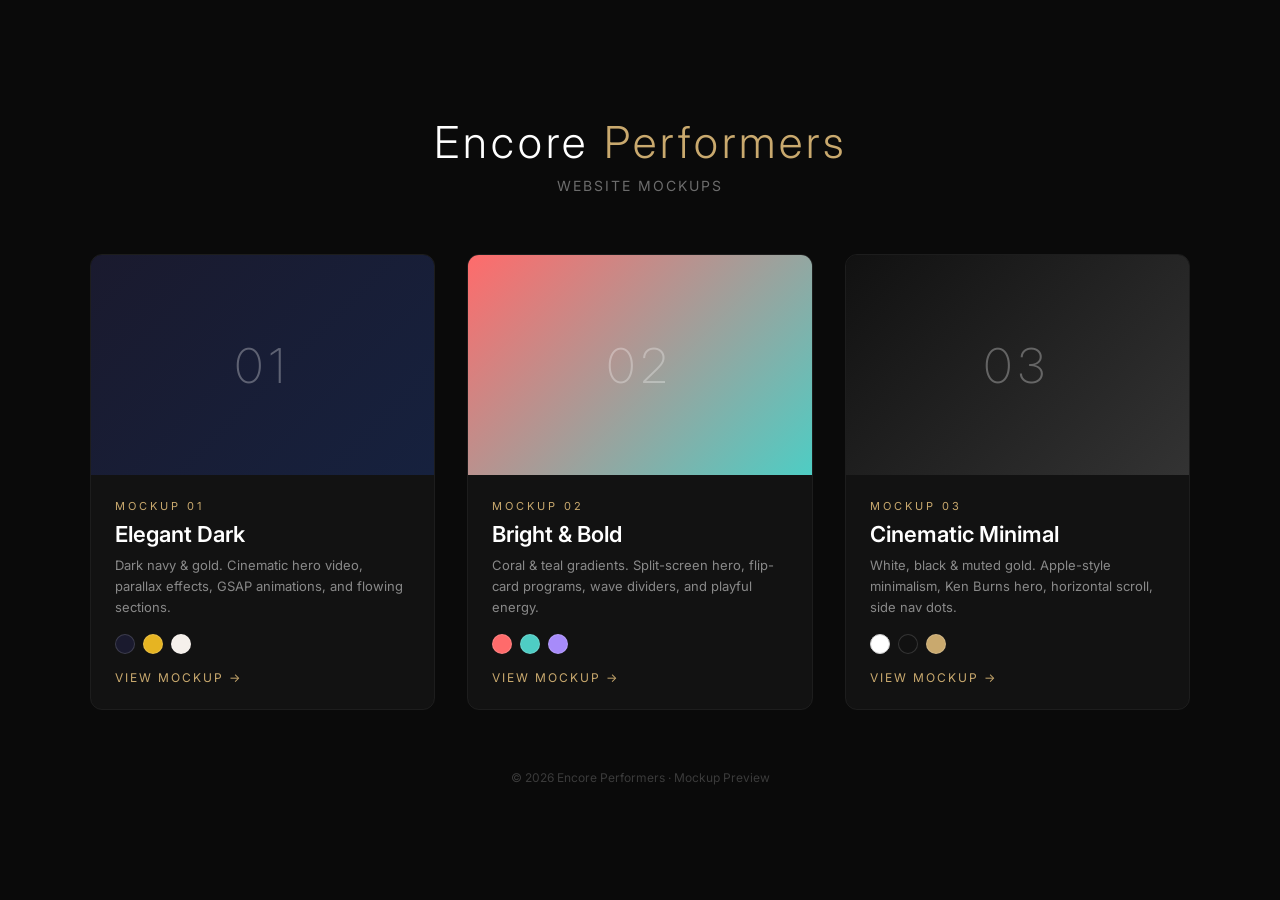
==== index.html @ 01e4e71e "Initial commit: 3 Encore Performers mockups with AI chatbot" ====
<!DOCTYPE html>
<html lang="en">
<head>
  <meta charset="UTF-8" />
  <meta name="viewport" content="width=device-width, initial-scale=1.0" />
  <title>Encore Performers | Website Mockups</title>
  <link rel="preconnect" href="https://fonts.googleapis.com" />
  <link rel="preconnect" href="https://fonts.gstatic.com" crossorigin />
  <link href="https://fonts.googleapis.com/css2?family=Inter:wght@300;400;500;600;700&display=swap" rel="stylesheet" />
  <style>
    *, *::before, *::after { margin: 0; padding: 0; box-sizing: border-box; }
    body {
      font-family: 'Inter', -apple-system, sans-serif;
      background: #0a0a0a;
      color: #fff;
      min-height: 100vh;
      display: flex;
      flex-direction: column;
      align-items: center;
      justify-content: center;
      padding: 48px 24px;
    }
    h1 {
      font-size: clamp(28px, 5vw, 44px);
      font-weight: 300;
      text-align: center;
      margin-bottom: 8px;
      letter-spacing: 4px;
    }
    h1 span { color: #c9a96e; }
    .subtitle {
      color: rgba(255,255,255,0.4);
      font-size: 14px;
      letter-spacing: 2px;
      text-transform: uppercase;
      margin-bottom: 60px;
      text-align: center;
    }
    .grid {
      display: grid;
      grid-template-columns: repeat(3, 1fr);
      gap: 32px;
      max-width: 1100px;
      width: 100%;
    }
    .card {
      position: relative;
      border-radius: 12px;
      overflow: hidden;
      border: 1px solid rgba(255,255,255,0.08);
      transition: all 0.4s ease;
      text-decoration: none;
      color: white;
      display: flex;
      flex-direction: column;
    }
    .card:hover {
      border-color: rgba(201, 169, 110, 0.5);
      transform: translateY(-8px);
      box-shadow: 0 20px 60px rgba(0,0,0,0.5);
    }
    .card-preview {
      height: 220px;
      display: flex;
      align-items: center;
      justify-content: center;
      position: relative;
      overflow: hidden;
    }
    .card:nth-child(1) .card-preview { background: linear-gradient(135deg, #1a1a2e 0%, #16213e 100%); }
    .card:nth-child(2) .card-preview { background: linear-gradient(135deg, #ff6b6b 0%, #4ecdc4 100%); }
    .card:nth-child(3) .card-preview { background: linear-gradient(135deg, #111 0%, #333 100%); }
    .card-preview span {
      font-size: 48px;
      font-weight: 200;
      letter-spacing: 6px;
      opacity: 0.3;
    }
    .card-body {
      padding: 24px;
      background: rgba(255,255,255,0.03);
      flex: 1;
      display: flex;
      flex-direction: column;
    }
    .card-num {
      font-size: 11px;
      letter-spacing: 3px;
      text-transform: uppercase;
      color: #c9a96e;
      margin-bottom: 8px;
    }
    .card-body h2 {
      font-size: 22px;
      font-weight: 600;
      margin-bottom: 8px;
    }
    .card-body p {
      font-size: 13px;
      color: rgba(255,255,255,0.5);
      line-height: 1.6;
      flex: 1;
    }
    .card-colors {
      display: flex;
      gap: 8px;
      margin-top: 16px;
    }
    .swatch {
      width: 20px; height: 20px;
      border-radius: 50%;
      border: 1px solid rgba(255,255,255,0.15);
    }
    .card-arrow {
      margin-top: 16px;
      font-size: 12px;
      letter-spacing: 2px;
      text-transform: uppercase;
      color: #c9a96e;
    }
    footer {
      margin-top: 60px;
      text-align: center;
      color: rgba(255,255,255,0.2);
      font-size: 12px;
    }
    @media (max-width: 768px) {
      .grid { grid-template-columns: 1fr; max-width: 400px; }
    }
  </style>
</head>
<body>
  <h1>Encore <span>Performers</span></h1>
  <p class="subtitle">Website Mockups</p>

  <div class="grid">
    <a href="mockup-1/" class="card">
      <div class="card-preview"><span>01</span></div>
      <div class="card-body">
        <span class="card-num">Mockup 01</span>
        <h2>Elegant Dark</h2>
        <p>Dark navy & gold. Cinematic hero video, parallax effects, GSAP animations, and flowing sections.</p>
        <div class="card-colors">
          <span class="swatch" style="background:#1a1a2e;"></span>
          <span class="swatch" style="background:#e6b422;"></span>
          <span class="swatch" style="background:#f5f0eb;"></span>
        </div>
        <span class="card-arrow">View Mockup &rarr;</span>
      </div>
    </a>

    <a href="mockup-2/" class="card">
      <div class="card-preview"><span>02</span></div>
      <div class="card-body">
        <span class="card-num">Mockup 02</span>
        <h2>Bright & Bold</h2>
        <p>Coral & teal gradients. Split-screen hero, flip-card programs, wave dividers, and playful energy.</p>
        <div class="card-colors">
          <span class="swatch" style="background:#ff6b6b;"></span>
          <span class="swatch" style="background:#4ecdc4;"></span>
          <span class="swatch" style="background:#a78bfa;"></span>
        </div>
        <span class="card-arrow">View Mockup &rarr;</span>
      </div>
    </a>

    <a href="mockup-3/" class="card">
      <div class="card-preview"><span>03</span></div>
      <div class="card-body">
        <span class="card-num">Mockup 03</span>
        <h2>Cinematic Minimal</h2>
        <p>White, black & muted gold. Apple-style minimalism, Ken Burns hero, horizontal scroll, side nav dots.</p>
        <div class="card-colors">
          <span class="swatch" style="background:#ffffff; border-color:#ccc;"></span>
          <span class="swatch" style="background:#111111;"></span>
          <span class="swatch" style="background:#c9a96e;"></span>
        </div>
        <span class="card-arrow">View Mockup &rarr;</span>
      </div>
    </a>
  </div>

  <footer>&copy; 2026 Encore Performers &middot; Mockup Preview</footer>
</body>
</html>
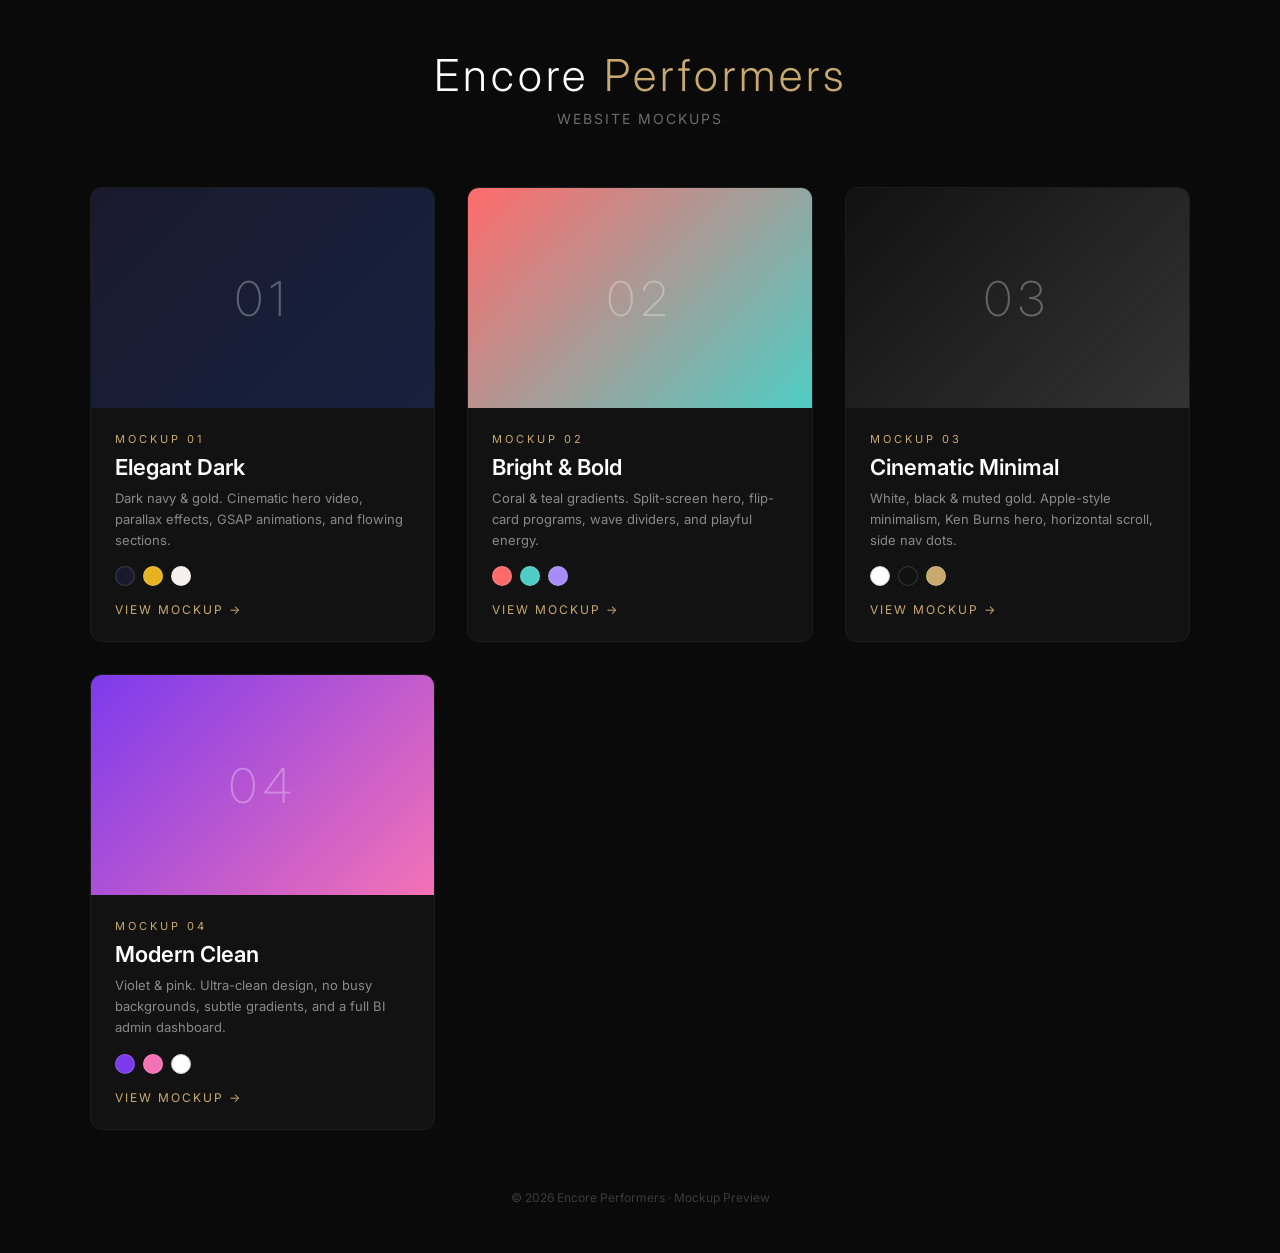
==== commit 23c3be08: "Add Mockup 4: Modern Clean site with full BI admin dashboard and analytics tracker" ====
--- a/index.html
+++ b/index.html
@@ -38,7 +38,7 @@
     }
     .grid {
       display: grid;
-      grid-template-columns: repeat(3, 1fr);
+      grid-template-columns: repeat(auto-fit, minmax(260px, 1fr));
       gap: 32px;
       max-width: 1100px;
       width: 100%;
@@ -70,6 +70,7 @@
     .card:nth-child(1) .card-preview { background: linear-gradient(135deg, #1a1a2e 0%, #16213e 100%); }
     .card:nth-child(2) .card-preview { background: linear-gradient(135deg, #ff6b6b 0%, #4ecdc4 100%); }
     .card:nth-child(3) .card-preview { background: linear-gradient(135deg, #111 0%, #333 100%); }
+    .card:nth-child(4) .card-preview { background: linear-gradient(135deg, #7C3AED 0%, #F472B6 100%); }
     .card-preview span {
       font-size: 48px;
       font-weight: 200;
@@ -178,6 +179,21 @@
         <span class="card-arrow">View Mockup &rarr;</span>
       </div>
     </a>
+
+    <a href="mockup-4/" class="card">
+      <div class="card-preview"><span>04</span></div>
+      <div class="card-body">
+        <span class="card-num">Mockup 04</span>
+        <h2>Modern Clean</h2>
+        <p>Violet & pink. Ultra-clean design, no busy backgrounds, subtle gradients, and a full BI admin dashboard.</p>
+        <div class="card-colors">
+          <span class="swatch" style="background:#7C3AED;"></span>
+          <span class="swatch" style="background:#F472B6;"></span>
+          <span class="swatch" style="background:#ffffff; border-color:#ccc;"></span>
+        </div>
+        <span class="card-arrow">View Mockup &rarr;</span>
+      </div>
+    </a>
   </div>
 
   <footer>&copy; 2026 Encore Performers &middot; Mockup Preview</footer>
